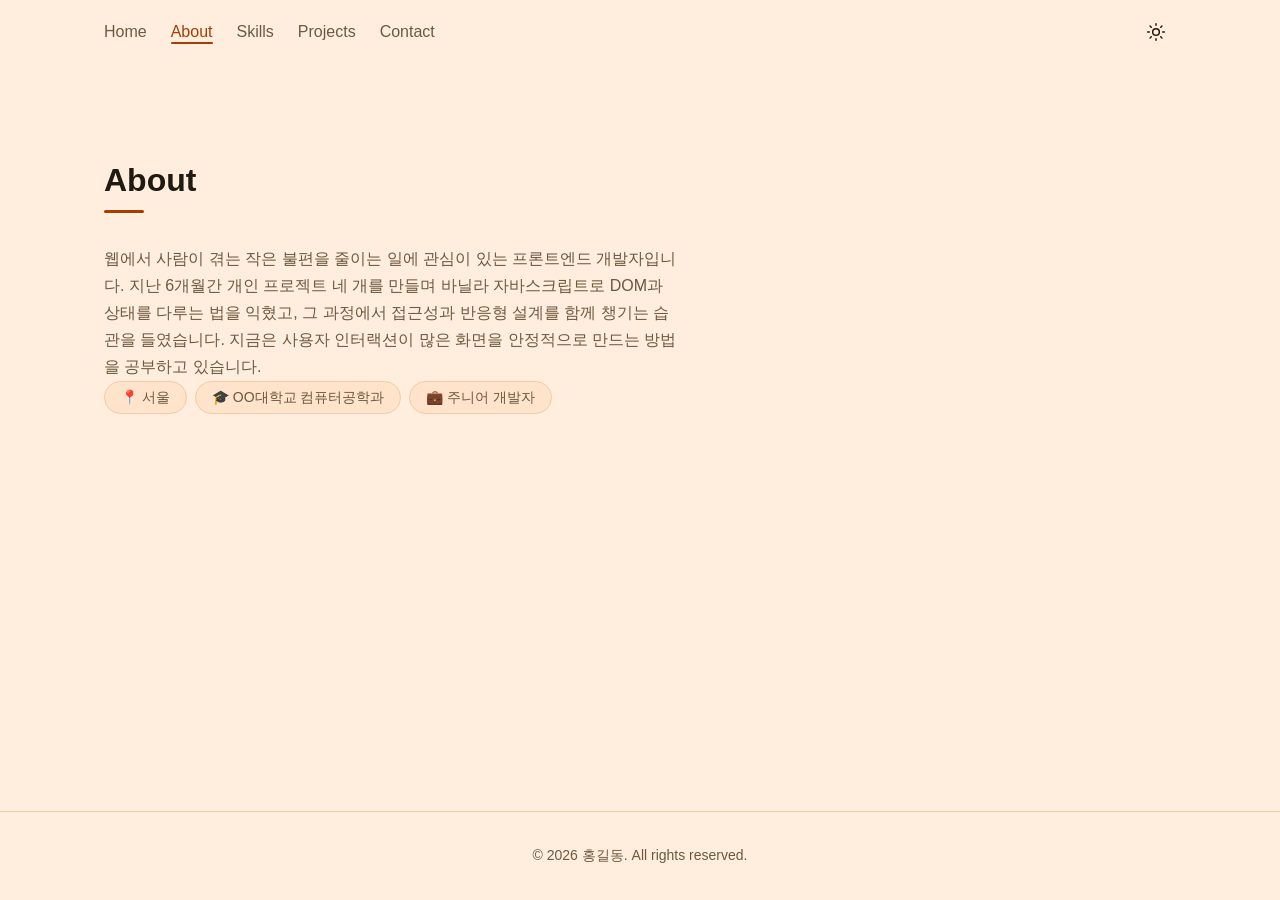
==== about.html @ 665d142a "Move site files from frontend/ to repository root GitHub Pages serves from the repository root, so t" ====
<!DOCTYPE html>
<html lang="ko" class="no-js" data-theme="light">
<head>
  <meta charset="UTF-8">
  <meta name="viewport" content="width=device-width, initial-scale=1.0">

  <title>About | 홍길동</title>
  <meta name="description" content="프론트엔드 개발자 홍길동의 소개입니다.">

  <meta property="og:title" content="About | 홍길동">
  <meta property="og:description" content="프론트엔드 개발자 홍길동의 소개입니다.">
  <meta property="og:image" content="assets/images/og-image.png">
  <meta property="og:type" content="website">

  <link rel="icon" href="assets/icons/favicon.svg">
  <link rel="stylesheet" href="css/reset.css">
  <link rel="stylesheet" href="css/variables.css">
  <link rel="stylesheet" href="css/style.css">

  <script>
    (function () {
      document.documentElement.classList.remove('no-js');
      try {
        var saved = localStorage.getItem('theme');
        document.documentElement.dataset.theme = saved === 'dark' ? 'dark' : 'light';
      } catch (e) { /* localStorage 차단 환경 무시 */ }
    })();
  </script>
</head>
<body>
  <a class="skip-link" href="#main">본문 바로가기</a>

  <!-- ========== Header (5개 페이지 공통 — 수정 시 모두 반영할 것) ========== -->
  <header class="header" id="header">
    <div class="container header__inner">
      <nav class="nav" id="nav" aria-label="주요 메뉴">
        <ul class="nav__list">
          <li><a class="nav__link" href="index.html">Home</a></li>
          <li><a class="nav__link" href="about.html">About</a></li>
          <li><a class="nav__link" href="skills.html">Skills</a></li>
          <li><a class="nav__link" href="projects.html">Projects</a></li>
          <li><a class="nav__link" href="contact.html">Contact</a></li>
        </ul>
      </nav>

      <div class="header__actions">
        <button class="icon-btn" id="theme-toggle" type="button"
                aria-label="다크 모드 전환" aria-pressed="false">
          <svg class="icon icon--sun" viewBox="0 0 24 24" aria-hidden="true">
            <circle cx="12" cy="12" r="4"></circle>
            <path d="M12 2v2M12 20v2M4.9 4.9l1.4 1.4M17.7 17.7l1.4 1.4M2 12h2M20 12h2M4.9 19.1l1.4-1.4M17.7 6.3l1.4-1.4"></path>
          </svg>
          <svg class="icon icon--moon" viewBox="0 0 24 24" aria-hidden="true">
            <path d="M21 12.8A9 9 0 1 1 11.2 3a7 7 0 0 0 9.8 9.8z"></path>
          </svg>
        </button>

        <button class="icon-btn nav-toggle" id="nav-toggle" type="button"
                aria-label="메뉴 열기" aria-expanded="false" aria-controls="nav">
          <span class="nav-toggle__bar"></span>
          <span class="nav-toggle__bar"></span>
          <span class="nav-toggle__bar"></span>
        </button>
      </div>
    </div>
  </header>

  <main id="main">
    <section class="section section--page reveal" id="about">
      <div class="container">
        <h1 class="section__title">About</h1>

        <div class="about">
          <!-- TODO(06-content.md): 자기소개 2~4문장 -->
          <p class="about__text">
            웹에서 사람이 겪는 작은 불편을 줄이는 일에 관심이 있는 프론트엔드 개발자입니다.
            지난 6개월간 개인 프로젝트 네 개를 만들며 바닐라 자바스크립트로 DOM과 상태를 다루는 법을 익혔고,
            그 과정에서 접근성과 반응형 설계를 함께 챙기는 습관을 들였습니다.
            지금은 사용자 인터랙션이 많은 화면을 안정적으로 만드는 방법을 공부하고 있습니다.
          </p>

          <ul class="about__badges">
            <li class="badge">📍 서울</li>
            <li class="badge">🎓 OO대학교 컴퓨터공학과</li>
            <li class="badge">💼 주니어 개발자</li>
          </ul>
        </div>
      </div>
    </section>
  </main>

  <footer class="footer">
    <div class="container">
      <p class="footer__text">© <span id="year">2026</span> 홍길동. All rights reserved.</p>
    </div>
  </footer>

  <script src="js/theme.js"></script>
  <script src="js/nav.js"></script>
  <script src="js/main.js"></script>
</body>
</html>
---- css/variables.css ----
/* ============================================
   variables.css — 디자인 토큰 (docs/03-style-guide.md)
   색상은 라이트 값을 :root에 전부 선언하고,
   다크에서는 재정의만 한다.
   ============================================ */

:root {
  /* --- 색상: 라이트 (옅은 오렌지 배경 / 블랙·오렌지 텍스트) ---
     괄호 안은 --color-bg(#ffeedd) 위에서의 대비비.
     본문 기준 4.5:1, 큰 글자 3:1을 넘도록 골랐다. */
  --color-bg: #ffeedd;          /* 옅은 오렌지 — 페이지 배경 */
  --color-surface: #ffe3ca;     /* 한 톤 진한 오렌지 — 카드·교차 섹션 */
  --color-border: #f0cba6;      /* 따뜻한 오렌지탄색 테두리 */
  --color-text: #201a12;        /* 웜 블랙 (15.2:1) */
  --color-text-muted: #6b5a3e;  /* 웜 브라운 — 보조 텍스트 (5.9:1) */
  --color-primary: #a63c06;     /* 딥 오렌지 — 강조·링크 (5.7:1) */
  --color-primary-hover: #7f2d04;
  --color-primary-soft: #ffd3ac;/* 진한 살구색 — 태그·배지 배경(배경과 구분되게) */
  --color-on-primary: #ffffff;  /* 오렌지 버튼 위 글자 (6.4:1) */

  /* --- 타이포 --- */
  --font-sans: "Pretendard", -apple-system, BlinkMacSystemFont, "Segoe UI",
    "Malgun Gothic", "Apple SD Gothic Neo", sans-serif;
  --font-mono: "JetBrains Mono", Consolas, "D2Coding", monospace;

  --fs-hero: clamp(2.125rem, 4.6vw, 3.75rem);
  --fs-h2: clamp(1.5rem, 3vw, 2rem);
  --fs-h3: 1.25rem;
  --fs-body: 1rem;
  --fs-sm: 0.875rem;

  /* --- 간격 (8px 배수) --- */
  --space-1: 4px;
  --space-2: 8px;
  --space-3: 16px;
  --space-4: 24px;
  --space-5: 32px;
  --space-6: 48px;
  --space-7: 64px;
  --space-8: 96px;

  /* --- 모양 --- */
  --radius-sm: 6px;
  --radius-md: 12px;
  --radius-full: 999px;

  /* 오렌지 배경에서 검정 그림자는 탁해 보이므로 갈색 계열로 쓴다 */
  --shadow-sm: 0 1px 3px rgba(94, 68, 20, 0.12);
  --shadow-md: 0 4px 16px rgba(94, 68, 20, 0.16);
  --shadow-lg: 0 12px 32px rgba(94, 68, 20, 0.22);

  --transition: 200ms ease;
  --container: 1120px;
  --header-h: 64px;
}

/* 다크 모드는 노랑 대신 웜 다크 배경 + 밝은 오렌지 강조로 맞춘다 */
[data-theme="dark"] {
  --color-bg: #1b1710;
  --color-surface: #241f16;
  --color-border: #3a3226;
  --color-text: #f7f1e3;
  --color-text-muted: #bdb097;
  --color-primary: #ff9147;     /* 어두운 배경 위 오렌지 (8.0:1) */
  --color-primary-hover: #ffab73;
  --color-primary-soft: #46301c;
  --color-on-primary: #1b1710;

  --shadow-sm: 0 1px 3px rgba(0, 0, 0, 0.4);
  --shadow-md: 0 4px 16px rgba(0, 0, 0, 0.45);
  --shadow-lg: 0 12px 32px rgba(0, 0, 0, 0.55);
}
---- css/style.css ----
/* ============================================
   style.css
   순서: 베이스 → 레이아웃 → 컴포넌트 → 섹션 → 유틸 → 미디어쿼리
   ============================================ */

/* ============ 1. 베이스 ============ */

html {
  scroll-behavior: smooth;
  scroll-padding-top: var(--header-h);
}

body {
  /* 내용이 짧은 하위 페이지에서도 푸터가 화면 아래에 붙도록 */
  display: flex;
  flex-direction: column;
  min-height: 100vh;
  background-color: var(--color-bg);
  color: var(--color-text);
  font-family: var(--font-sans);
  font-size: var(--fs-body);
  line-height: 1.7;
  transition: background-color var(--transition), color var(--transition);
}

main {
  flex: 1 0 auto;
}

:focus-visible {
  outline: 2px solid var(--color-primary);
  outline-offset: 2px;
  border-radius: var(--radius-sm);
}

.icon {
  width: 20px;
  height: 20px;
  fill: none;
  stroke: currentColor;
  stroke-width: 1.8;
  stroke-linecap: round;
  stroke-linejoin: round;
}

/* ============ 2. 레이아웃 ============ */

.container {
  width: 100%;
  max-width: var(--container);
  margin-inline: auto;
  padding-inline: var(--space-3);
}

.section {
  padding-block: var(--space-7);
}

.section--surface {
  background-color: var(--color-surface);
}

/* 하위 페이지: 섹션 하나뿐이라 위아래 여백을 넉넉히 준다 */
.section--page {
  padding-block: var(--space-8);
}

.section__title {
  font-size: var(--fs-h2);
  font-weight: 700;
  line-height: 1.3;
  margin-bottom: var(--space-5);
}

.section__title::after {
  content: "";
  display: block;
  width: 40px;
  height: 3px;
  margin-top: var(--space-2);
  background-color: var(--color-primary);
  border-radius: var(--radius-full);
}

/* ============ 3. 컴포넌트 ============ */

/* --- 건너뛰기 링크 --- */
.skip-link {
  position: absolute;
  left: var(--space-3);
  top: -60px;
  z-index: 200;
  padding: var(--space-2) var(--space-3);
  background-color: var(--color-primary);
  color: var(--color-on-primary);
  border-radius: var(--radius-sm);
  transition: top var(--transition);
}

.skip-link:focus {
  top: var(--space-3);
}

/* --- 버튼 --- */
.btn {
  display: inline-flex;
  align-items: center;
  justify-content: center;
  gap: var(--space-2);
  min-height: 44px;
  padding: 0 var(--space-4);
  border-radius: var(--radius-md);
  font-size: var(--fs-body);
  font-weight: 600;
  white-space: nowrap;
  transition: background-color var(--transition), border-color var(--transition),
    color var(--transition), transform var(--transition), box-shadow var(--transition);
}

.btn--primary {
  background-color: var(--color-primary);
  color: var(--color-on-primary);
  box-shadow: var(--shadow-sm);
}

.btn--primary:hover {
  background-color: var(--color-primary-hover);
  transform: translateY(-1px);
  box-shadow: var(--shadow-md);
}

.btn--outline {
  border: 1px solid var(--color-border);
  color: var(--color-text);
}

.btn--outline:hover {
  border-color: var(--color-primary);
  color: var(--color-primary);
  transform: translateY(-1px);
}

.btn--sm {
  min-height: 36px;
  padding: 0 var(--space-3);
  font-size: var(--fs-sm);
}

/* --- 아이콘 버튼 --- */
.icon-btn {
  display: inline-flex;
  align-items: center;
  justify-content: center;
  width: 40px;
  height: 40px;
  border-radius: var(--radius-md);
  color: var(--color-text);
  transition: background-color var(--transition), color var(--transition);
}

.icon-btn:hover {
  background-color: var(--color-primary-soft);
  color: var(--color-primary);
}

/* 테마에 따라 해/달 아이콘 하나만 보인다 */
.icon--moon { display: none; }
[data-theme="dark"] .icon--sun { display: none; }
[data-theme="dark"] .icon--moon { display: block; }

/* --- 태그 --- */
.tags {
  display: flex;
  flex-wrap: wrap;
  gap: var(--space-2);
}

.tag {
  padding: var(--space-1) var(--space-3);
  background-color: var(--color-primary-soft);
  color: var(--color-primary);
  border-radius: var(--radius-full);
  font-size: var(--fs-sm);
  font-weight: 500;
  line-height: 1.6;
}

/* --- 배지 --- */
.badge {
  padding: var(--space-1) var(--space-3);
  background-color: var(--color-surface);
  border: 1px solid var(--color-border);
  border-radius: var(--radius-full);
  font-size: var(--fs-sm);
  color: var(--color-text-muted);
}

/* --- 헤더 --- */
.header {
  position: sticky;
  top: 0;
  z-index: 100;
  background-color: var(--color-bg);
  transition: background-color var(--transition), box-shadow var(--transition);
}

.header.scrolled {
  background-color: color-mix(in srgb, var(--color-bg) 88%, transparent);
  backdrop-filter: blur(10px);
  box-shadow: var(--shadow-sm);
}

.header__inner {
  display: flex;
  align-items: center;
  gap: var(--space-3);
  height: var(--header-h);
}

/* 로고가 없으므로 메뉴는 왼쪽, 버튼은 오른쪽 끝에 고정한다.
   (모바일에서 .nav는 position:fixed라 흐름에서 빠지므로 margin-left로 밀어야 한다) */
.header__actions {
  display: flex;
  align-items: center;
  gap: var(--space-1);
  margin-left: auto;
}

/* --- 네비게이션 (모바일: 오버레이) --- */
.nav {
  position: fixed;
  inset: var(--header-h) 0 0;
  display: flex;
  align-items: center;
  justify-content: center;
  background-color: var(--color-bg);
  opacity: 0;
  visibility: hidden;
  transform: translateY(-8px);
  transition: opacity var(--transition), transform var(--transition),
    visibility var(--transition);
}

.nav.open {
  opacity: 1;
  visibility: visible;
  transform: translateY(0);
}

.nav__list {
  display: flex;
  flex-direction: column;
  align-items: center;
  gap: var(--space-4);
}

.nav__link {
  position: relative;
  font-size: 1.25rem;
  font-weight: 500;
  color: var(--color-text-muted);
  transition: color var(--transition);
}

.nav__link:hover,
.nav__link.active {
  color: var(--color-primary);
}

/* --- 햄버거 버튼 --- */
.nav-toggle__bar {
  display: block;
  width: 20px;
  height: 2px;
  background-color: currentColor;
  border-radius: var(--radius-full);
  transition: transform var(--transition), opacity var(--transition);
}

.nav-toggle__bar + .nav-toggle__bar {
  margin-top: 5px;
}

.nav-toggle[aria-expanded="true"] .nav-toggle__bar:nth-child(1) {
  transform: translateY(7px) rotate(45deg);
}

.nav-toggle[aria-expanded="true"] .nav-toggle__bar:nth-child(2) {
  opacity: 0;
}

.nav-toggle[aria-expanded="true"] .nav-toggle__bar:nth-child(3) {
  transform: translateY(-7px) rotate(-45deg);
}

/* ============ 4. 섹션 ============ */

/* --- Hero --- */
.hero {
  position: relative;
  display: flex;
  align-items: center;
  min-height: calc(100vh - var(--header-h));
  padding-block: var(--space-7) var(--space-8);
}

.hero__inner {
  display: flex;
  flex-direction: column;
  align-items: center;
  gap: var(--space-5);
  text-align: center;
}

.hero__photo {
  width: 200px;
  height: 200px;
  border-radius: var(--radius-full);
  object-fit: cover;
  /* 가로형 사진이라 가운데를 정사각형으로 잘라 쓴다.
     인물이 중앙에 없으면 object-position을 조정할 것 (예: center 35%) */
  object-position: center;
  /* 배경색 링 + 오렌지 테두리로 노랑 배경에서 사진이 또렷하게 분리되게 한다 */
  border: 5px solid var(--color-bg);
  box-shadow: 0 0 0 3px var(--color-primary), var(--shadow-lg);
}

.hero__body {
  max-width: 34rem;
}

/* 인사말: 작은 pill 배지로 눈에 띄게 */
.hero__greeting {
  display: inline-block;
  padding: var(--space-1) var(--space-3);
  margin-bottom: var(--space-3);
  background-color: var(--color-primary-soft);
  color: var(--color-primary);
  border-radius: var(--radius-full);
  font-size: var(--fs-sm);
  font-weight: 600;
  letter-spacing: 0.02em;
  line-height: 1.6;
}

.hero__title {
  font-size: var(--fs-hero);
  font-weight: 500;
  line-height: 1.25;
  letter-spacing: -0.02em;
  text-wrap: balance;
}

/* 이름은 가장 굵고 강조색으로 — 시선이 먼저 닿는 지점 */
.hero__title strong {
  font-weight: 800;
  color: var(--color-primary);
}

.hero__tagline {
  max-width: 42ch;
  margin: var(--space-4) auto 0;
  font-size: 1.0625rem;
  line-height: 1.75;
  color: var(--color-text);
}

.hero__actions {
  display: flex;
  flex-wrap: wrap;
  justify-content: center;
  gap: var(--space-3);
  margin-top: var(--space-5);
}

/* --- About --- */
.about__text {
  max-width: 65ch;
  color: var(--color-text-muted);
}

.about__badges {
  display: flex;
  flex-wrap: wrap;
  gap: var(--space-2);
  margin-top: var(--space-4);
}

/* --- Skills --- */
.skills {
  display: flex;
  flex-direction: column;
  gap: var(--space-4);
}

.skills__row {
  display: flex;
  flex-direction: column;
  gap: var(--space-2);
  padding-bottom: var(--space-4);
  border-bottom: 1px solid var(--color-border);
}

.skills__row:last-child {
  padding-bottom: 0;
  border-bottom: none;
}

.skills__category {
  font-weight: 600;
  color: var(--color-text);
}

.skills__items {
  margin: 0;
}

/* --- Projects --- */
.projects {
  display: grid;
  grid-template-columns: 1fr;
  gap: var(--space-4);
}

.project-card {
  display: flex;
  flex-direction: column;
  overflow: hidden;
  background-color: var(--color-surface);
  border: 1px solid var(--color-border);
  border-radius: var(--radius-md);
  transition: transform var(--transition), box-shadow var(--transition);
}

.project-card:hover {
  transform: translateY(-4px);
  box-shadow: var(--shadow-md);
}

.project-card__thumb {
  width: 100%;
  aspect-ratio: 16 / 9;
  object-fit: cover;
  background-color: var(--color-border);
}

.project-card__body {
  display: flex;
  flex-direction: column;
  flex: 1;
  gap: var(--space-2);
  padding: var(--space-4);
}

.project-card__period {
  font-size: var(--fs-sm);
  color: var(--color-text-muted);
}

.project-card__title {
  font-size: var(--fs-h3);
  font-weight: 600;
  line-height: 1.4;
}

.project-card__desc {
  flex: 1;
  font-size: var(--fs-sm);
  color: var(--color-text-muted);
}

.project-card__links {
  display: flex;
  gap: var(--space-2);
  margin-top: var(--space-2);
}

/* --- Contact --- */
.contact {
  text-align: center;
}

.contact .section__title::after {
  margin-inline: auto;
}

.contact__text {
  margin-bottom: var(--space-4);
  color: var(--color-text-muted);
}

.socials {
  display: flex;
  flex-wrap: wrap;
  justify-content: center;
  gap: var(--space-4);
  margin-top: var(--space-6);
}

.socials__link {
  display: inline-flex;
  align-items: center;
  gap: var(--space-2);
  font-size: var(--fs-sm);
  color: var(--color-text-muted);
  transition: color var(--transition);
}

.socials__link:hover {
  color: var(--color-primary);
}

/* --- Footer --- */
.footer {
  padding-block: var(--space-5);
  border-top: 1px solid var(--color-border);
}

.footer__text {
  text-align: center;
  font-size: var(--fs-sm);
  color: var(--color-text-muted);
}

/* ============ 5. 유틸 ============ */

/* 스크롤 등장 애니메이션 (JS가 .visible 부여) */
.reveal {
  opacity: 0;
  transform: translateY(20px);
  transition: opacity 500ms ease, transform 500ms ease;
}

.reveal.visible {
  opacity: 1;
  transform: none;
}

/* JS가 없으면 계속 숨어 있으므로 대비 */
.no-js .reveal {
  opacity: 1;
  transform: none;
}

.sr-only {
  position: absolute;
  width: 1px;
  height: 1px;
  padding: 0;
  margin: -1px;
  overflow: hidden;
  clip: rect(0, 0, 0, 0);
  white-space: nowrap;
  border: 0;
}

body.menu-open {
  overflow: hidden;
}

/* ============ 6. 미디어 쿼리 ============ */

/* --- 600px 이상: Hero 가로 배치 (사진 왼쪽 / 텍스트 오른쪽) ---
   메뉴 분기점(768px)보다 먼저 적용해 좁은 창에서도 옆으로 붙게 한다 */
@media (min-width: 600px) {
  .hero__inner {
    flex-direction: row;
    align-items: center;
    gap: var(--space-6);
    text-align: left;
  }

  .hero__photo {
    flex-shrink: 0;
    width: 240px;
    height: 240px;
  }

  .hero__tagline {
    margin-inline: 0;
  }

  .hero__actions {
    justify-content: flex-start;
  }
}

/* --- 태블릿 이상: 메뉴 노출, 프로젝트 2열 --- */
@media (min-width: 768px) {
  .container {
    padding-inline: var(--space-4);
  }

  .section {
    padding-block: var(--space-8);
  }

  .nav {
    position: static;
    display: block;
    opacity: 1;
    visibility: visible;
    transform: none;
    background: none;
  }

  .nav__list {
    flex-direction: row;
    gap: var(--space-4);
  }

  .nav__link {
    font-size: var(--fs-body);
  }

  .nav__link::after {
    content: "";
    position: absolute;
    left: 0;
    bottom: -4px;
    width: 100%;
    height: 2px;
    background-color: var(--color-primary);
    border-radius: var(--radius-full);
    transform: scaleX(0);
    transition: transform var(--transition);
  }

  .nav__link:hover::after,
  .nav__link.active::after {
    transform: scaleX(1);
  }

  .nav-toggle {
    display: none;
  }

  .skills__row {
    flex-direction: row;
    align-items: baseline;
    gap: var(--space-5);
  }

  .skills__category {
    flex: 0 0 120px;
  }

  .projects {
    grid-template-columns: repeat(2, 1fr);
  }
}

/* --- 데스크톱: Hero 사진 확대, 프로젝트 3열 --- */
@media (min-width: 1024px) {
  .hero__inner {
    gap: var(--space-7);
  }

  .hero__photo {
    width: 300px;
    height: 300px;
  }

  .projects {
    grid-template-columns: repeat(auto-fill, minmax(300px, 1fr));
  }
}
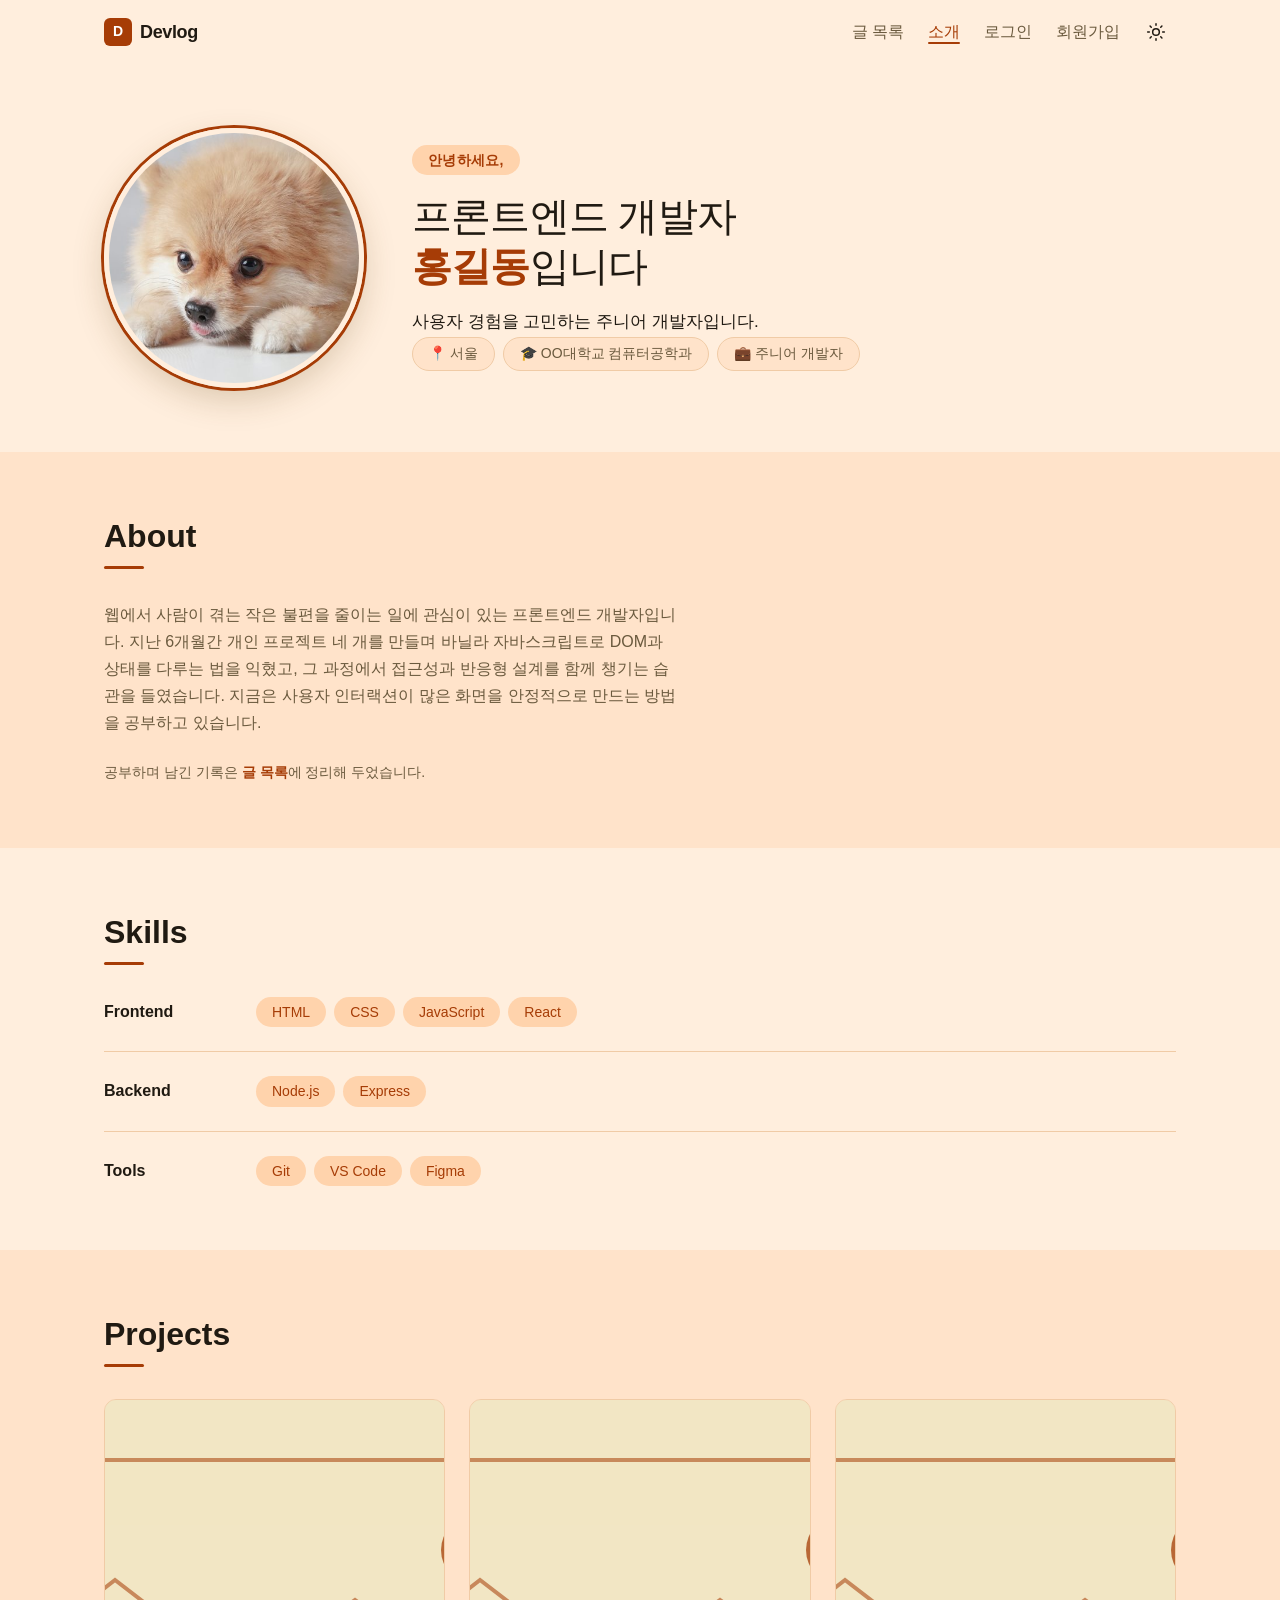
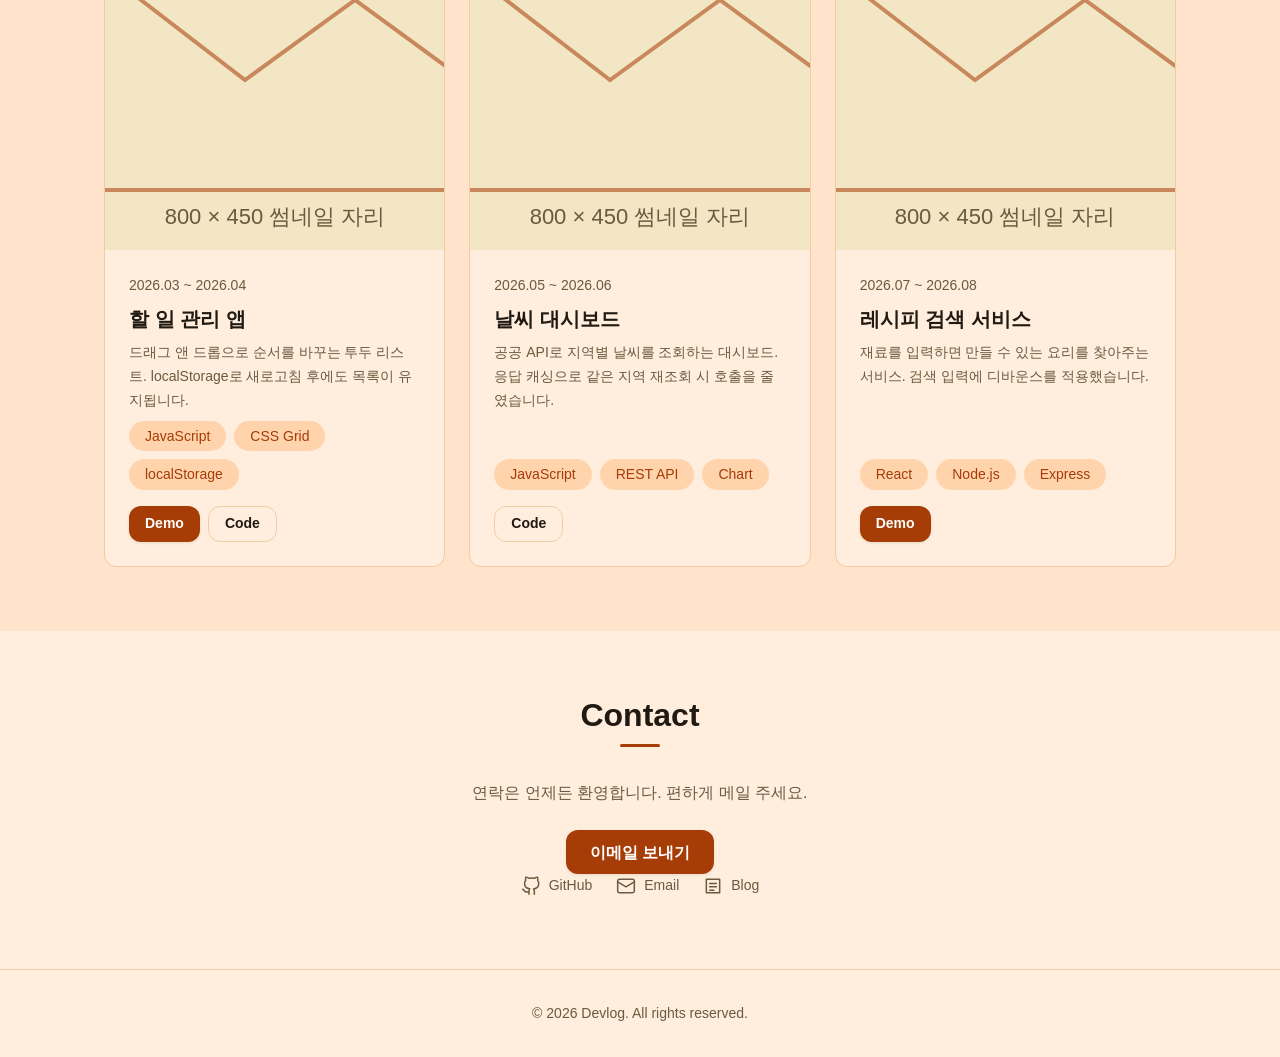
==== commit 23232e4e: "Restructure profile site into a personal blog Replace the single-purpose profile site with a blog th" ====
--- a/about.html
+++ b/about.html
@@ -4,42 +4,67 @@
   <meta charset="UTF-8">
   <meta name="viewport" content="width=device-width, initial-scale=1.0">
 
-  <title>About | 홍길동</title>
-  <meta name="description" content="프론트엔드 개발자 홍길동의 소개입니다.">
-
-  <meta property="og:title" content="About | 홍길동">
-  <meta property="og:description" content="프론트엔드 개발자 홍길동의 소개입니다.">
+  <title>소개 | Devlog</title>
+  <meta name="description" content="블로그를 쓰는 사람 소개입니다. 기술 스택과 만든 프로젝트를 함께 정리했습니다.">
+
+  <!-- Open Graph -->
+  <meta property="og:title" content="소개 | Devlog">
+  <meta property="og:description" content="블로그를 쓰는 사람 소개입니다. 기술 스택과 만든 프로젝트를 함께 정리했습니다.">
+  <!-- TODO: assets/images/og-image.png (1200x630) 추가 필요 -->
   <meta property="og:image" content="assets/images/og-image.png">
-  <meta property="og:type" content="website">
+  <meta property="og:type" content="profile">
 
   <link rel="icon" href="assets/icons/favicon.svg">
   <link rel="stylesheet" href="css/reset.css">
   <link rel="stylesheet" href="css/variables.css">
   <link rel="stylesheet" href="css/style.css">
 
+  <!-- 렌더 전에 테마와 로그인 상태를 확정한다 (화면 깜빡임 방지) -->
   <script>
     (function () {
+      // JS가 동작하면 no-js를 뗀다 (JS 없이 열면 .reveal이 계속 숨는 것을 방지)
       document.documentElement.classList.remove('no-js');
       try {
+        // 이 사이트의 기본 모습은 라이트다.
+        // OS가 다크로 설정돼 있어도 따라가지 않고, 사용자가 토글로 고른 값만 존중한다.
         var saved = localStorage.getItem('theme');
         document.documentElement.dataset.theme = saved === 'dark' ? 'dark' : 'light';
       } catch (e) { /* localStorage 차단 환경 무시 */ }
+
+      // 로그인 여부에 따라 헤더 메뉴가 한 번 잘못 그려지는 것을 막는다
+      var authed = false;
+      try {
+        var session = JSON.parse(localStorage.getItem('blog:session') || 'null');
+        authed = !!(session && session.userId);
+      } catch (e) { /* 무시 */ }
+      document.documentElement.classList.add(authed ? 'is-auth' : 'is-guest');
     })();
   </script>
 </head>
 <body>
   <a class="skip-link" href="#main">본문 바로가기</a>
 
-  <!-- ========== Header (5개 페이지 공통 — 수정 시 모두 반영할 것) ========== -->
+  <!-- ========== Header (7개 페이지 공통 — 수정 시 모두 반영할 것) ========== -->
   <header class="header" id="header">
     <div class="container header__inner">
+      <a class="brand" href="index.html">
+        <span class="brand__mark" aria-hidden="true">D</span>
+        <span>Devlog</span>
+      </a>
+
       <nav class="nav" id="nav" aria-label="주요 메뉴">
         <ul class="nav__list">
-          <li><a class="nav__link" href="index.html">Home</a></li>
-          <li><a class="nav__link" href="about.html">About</a></li>
-          <li><a class="nav__link" href="skills.html">Skills</a></li>
-          <li><a class="nav__link" href="projects.html">Projects</a></li>
-          <li><a class="nav__link" href="contact.html">Contact</a></li>
+          <li>
+            <a class="nav__link" href="index.html" data-match="index.html post.html">글 목록</a>
+          </li>
+          <li><a class="nav__link" href="about.html">소개</a></li>
+          <li data-auth="in"><a class="nav__link" href="write.html">글쓰기</a></li>
+          <li data-auth="in"><a class="nav__link" href="profile.html">프로필</a></li>
+          <li data-auth="out"><a class="nav__link" href="login.html">로그인</a></li>
+          <li data-auth="out"><a class="nav__link" href="signup.html">회원가입</a></li>
+          <li data-auth="in">
+            <button class="nav__button" type="button" id="logout-btn">로그아웃</button>
+          </li>
         </ul>
       </nav>
 
@@ -66,20 +91,21 @@
   </header>
 
   <main id="main">
-    <section class="section section--page reveal" id="about">
-      <div class="container">
-        <h1 class="section__title">About</h1>
-
-        <div class="about">
-          <!-- TODO(06-content.md): 자기소개 2~4문장 -->
-          <p class="about__text">
-            웹에서 사람이 겪는 작은 불편을 줄이는 일에 관심이 있는 프론트엔드 개발자입니다.
-            지난 6개월간 개인 프로젝트 네 개를 만들며 바닐라 자바스크립트로 DOM과 상태를 다루는 법을 익혔고,
-            그 과정에서 접근성과 반응형 설계를 함께 챙기는 습관을 들였습니다.
-            지금은 사용자 인터랙션이 많은 화면을 안정적으로 만드는 방법을 공부하고 있습니다.
-          </p>
-
-          <ul class="about__badges">
+
+    <!-- ========== 소개 헤더 ========== -->
+    <section class="section intro-section">
+      <div class="container intro">
+        <!-- TODO(06-content.md): 본인 사진으로 교체 -->
+        <img class="intro__photo" src="assets/images/profile.jpg"
+             alt="홍길동 프로필 사진" width="640" height="426">
+
+        <div class="intro__body">
+          <p class="intro__greeting">안녕하세요,</p>
+          <!-- TODO(06-content.md): 이름 + 직군 -->
+          <h1 class="intro__title">프론트엔드 개발자<br><strong>홍길동</strong>입니다</h1>
+          <p class="intro__tagline">사용자 경험을 고민하는 주니어 개발자입니다.</p>
+
+          <ul class="intro__badges">
             <li class="badge">📍 서울</li>
             <li class="badge">🎓 OO대학교 컴퓨터공학과</li>
             <li class="badge">💼 주니어 개발자</li>
@@ -87,16 +113,131 @@
         </div>
       </div>
     </section>
+
+    <!-- ========== About ========== -->
+    <section class="section section--surface reveal" id="about">
+      <div class="container">
+        <h2 class="section__title">About</h2>
+
+        <!-- TODO(06-content.md): 자기소개 2~4문장 -->
+        <p class="about__text">
+          웹에서 사람이 겪는 작은 불편을 줄이는 일에 관심이 있는 프론트엔드 개발자입니다.
+          지난 6개월간 개인 프로젝트 네 개를 만들며 바닐라 자바스크립트로 DOM과 상태를 다루는 법을 익혔고,
+          그 과정에서 접근성과 반응형 설계를 함께 챙기는 습관을 들였습니다.
+          지금은 사용자 인터랙션이 많은 화면을 안정적으로 만드는 방법을 공부하고 있습니다.
+        </p>
+
+        <p class="about__more">
+          공부하며 남긴 기록은 <a href="index.html">글 목록</a>에 정리해 두었습니다.
+        </p>
+      </div>
+    </section>
+
+    <!-- ========== Skills ========== -->
+    <section class="section reveal" id="skills">
+      <div class="container">
+        <h2 class="section__title">Skills</h2>
+
+        <!-- TODO(06-content.md): 실제로 설명할 수 있는 기술만 남길 것 -->
+        <dl class="skills">
+          <div class="skills__row">
+            <dt class="skills__category">Frontend</dt>
+            <dd class="skills__items">
+              <ul class="tags">
+                <li class="tag">HTML</li>
+                <li class="tag">CSS</li>
+                <li class="tag">JavaScript</li>
+                <li class="tag">React</li>
+              </ul>
+            </dd>
+          </div>
+          <div class="skills__row">
+            <dt class="skills__category">Backend</dt>
+            <dd class="skills__items">
+              <ul class="tags">
+                <li class="tag">Node.js</li>
+                <li class="tag">Express</li>
+              </ul>
+            </dd>
+          </div>
+          <div class="skills__row">
+            <dt class="skills__category">Tools</dt>
+            <dd class="skills__items">
+              <ul class="tags">
+                <li class="tag">Git</li>
+                <li class="tag">VS Code</li>
+                <li class="tag">Figma</li>
+              </ul>
+            </dd>
+          </div>
+        </dl>
+      </div>
+    </section>
+
+    <!-- ========== Projects ========== -->
+    <section class="section section--surface reveal" id="projects">
+      <div class="container">
+        <h2 class="section__title">Projects</h2>
+        <!-- 카드는 js/projects.js가 PROJECTS 배열을 읽어 생성한다 -->
+        <ul class="projects" id="project-list"></ul>
+      </div>
+    </section>
+
+    <!-- ========== Contact ========== -->
+    <section class="section section--page reveal" id="contact">
+      <div class="container contact">
+        <h2 class="section__title">Contact</h2>
+
+        <p class="contact__text">연락은 언제든 환영합니다. 편하게 메일 주세요.</p>
+
+        <!-- TODO(06-content.md): 이메일 주소 확인 -->
+        <a class="btn btn--primary" href="mailto:chosimero@gmail.com">이메일 보내기</a>
+
+        <ul class="socials">
+          <li>
+            <!-- TODO(06-content.md): GitHub 주소 -->
+            <a class="socials__link" href="https://github.com/username"
+               target="_blank" rel="noopener noreferrer" aria-label="GitHub">
+              <svg class="icon" viewBox="0 0 24 24" aria-hidden="true">
+                <path d="M9 19c-5 1.5-5-2.5-7-3m14 6v-3.9a3.4 3.4 0 0 0-.9-2.6c3-.3 6.2-1.5 6.2-6.7A5.2 5.2 0 0 0 19.9 5a4.9 4.9 0 0 0-.1-3.6s-1.1-.3-3.7 1.4a12.6 12.6 0 0 0-6.6 0C6.9 1.1 5.8 1.4 5.8 1.4A4.9 4.9 0 0 0 5.7 5a5.2 5.2 0 0 0-1.4 3.6c0 5.2 3.2 6.4 6.2 6.7a3.4 3.4 0 0 0-.9 2.6V22"></path>
+              </svg>
+              <span>GitHub</span>
+            </a>
+          </li>
+          <li>
+            <a class="socials__link" href="mailto:chosimero@gmail.com" aria-label="이메일">
+              <svg class="icon" viewBox="0 0 24 24" aria-hidden="true">
+                <rect x="2" y="4" width="20" height="16" rx="2"></rect>
+                <path d="m2 7 10 6 10-6"></path>
+              </svg>
+              <span>Email</span>
+            </a>
+          </li>
+          <li>
+            <a class="socials__link" href="index.html" aria-label="블로그 글 목록">
+              <svg class="icon" viewBox="0 0 24 24" aria-hidden="true">
+                <path d="M4 4h16v16H4z"></path>
+                <path d="M8 9h8M8 13h8M8 17h5"></path>
+              </svg>
+              <span>Blog</span>
+            </a>
+          </li>
+        </ul>
+      </div>
+    </section>
   </main>
 
   <footer class="footer">
     <div class="container">
-      <p class="footer__text">© <span id="year">2026</span> 홍길동. All rights reserved.</p>
+      <p class="footer__text">&copy; <span id="year">2026</span> Devlog. All rights reserved.</p>
     </div>
   </footer>
 
+  <script src="js/store.js"></script>
   <script src="js/theme.js"></script>
   <script src="js/nav.js"></script>
+  <script src="js/auth.js"></script>
+  <script src="js/projects.js"></script>
   <script src="js/main.js"></script>
 </body>
 </html>
--- a/css/variables.css
+++ b/css/variables.css
@@ -17,13 +17,15 @@
   --color-primary-hover: #7f2d04;
   --color-primary-soft: #ffd3ac;/* 진한 살구색 — 태그·배지 배경(배경과 구분되게) */
   --color-on-primary: #ffffff;  /* 오렌지 버튼 위 글자 (6.4:1) */
+  --color-danger: #b3261e;      /* 삭제·오류 (5.9:1) */
+  --color-danger-soft: #ffdad6; /* 오류 안내 배경 */
 
   /* --- 타이포 --- */
   --font-sans: "Pretendard", -apple-system, BlinkMacSystemFont, "Segoe UI",
     "Malgun Gothic", "Apple SD Gothic Neo", sans-serif;
   --font-mono: "JetBrains Mono", Consolas, "D2Coding", monospace;
 
-  --fs-hero: clamp(2.125rem, 4.6vw, 3.75rem);
+  --fs-title: clamp(1.75rem, 4vw, 2.5rem); /* 게시글 상세 제목 */
   --fs-h2: clamp(1.5rem, 3vw, 2rem);
   --fs-h3: 1.25rem;
   --fs-body: 1rem;
@@ -65,6 +67,8 @@
   --color-primary-hover: #ffab73;
   --color-primary-soft: #46301c;
   --color-on-primary: #1b1710;
+  --color-danger: #ff8a80;      /* 어두운 배경 위 경고색 (8.3:1) */
+  --color-danger-soft: #3d1f1c;
 
   --shadow-sm: 0 1px 3px rgba(0, 0, 0, 0.4);
   --shadow-md: 0 4px 16px rgba(0, 0, 0, 0.45);
--- a/css/style.css
+++ b/css/style.css
@@ -1,6 +1,6 @@
 /* ============================================
    style.css
-   순서: 베이스 → 레이아웃 → 컴포넌트 → 섹션 → 유틸 → 미디어쿼리
+   순서: 베이스 → 레이아웃 → 컴포넌트 → 폼 → 페이지 → 유틸 → 미디어쿼리
    ============================================ */
 
 /* ============ 1. 베이스 ============ */
@@ -11,7 +11,7 @@
 }
 
 body {
-  /* 내용이 짧은 하위 페이지에서도 푸터가 화면 아래에 붙도록 */
+  /* 내용이 짧은 페이지에서도 푸터가 화면 아래에 붙도록 */
   display: flex;
   flex-direction: column;
   min-height: 100vh;
@@ -52,17 +52,22 @@
   padding-inline: var(--space-3);
 }
 
+/* 글 상세·폼처럼 한 줄 길이가 중요한 화면은 더 좁게 */
+.container--narrow {
+  max-width: 760px;
+}
+
 .section {
-  padding-block: var(--space-7);
-}
-
+  padding-block: var(--space-6);
+}
+
+.section--page {
+  padding-block: var(--space-6) var(--space-8);
+}
+
+/* 섹션이 이어질 때 한 톤 진한 배경으로 번갈아 구분한다 */
 .section--surface {
   background-color: var(--color-surface);
-}
-
-/* 하위 페이지: 섹션 하나뿐이라 위아래 여백을 넉넉히 준다 */
-.section--page {
-  padding-block: var(--space-8);
 }
 
 .section__title {
@@ -80,6 +85,28 @@
   margin-top: var(--space-2);
   background-color: var(--color-primary);
   border-radius: var(--radius-full);
+}
+
+/* 페이지 머리말: 제목 + 설명 + (오른쪽) 버튼 */
+.page-head {
+  display: flex;
+  flex-wrap: wrap;
+  align-items: flex-end;
+  justify-content: space-between;
+  gap: var(--space-3);
+  margin-bottom: var(--space-5);
+}
+
+.page-head__title {
+  font-size: var(--fs-h2);
+  font-weight: 700;
+  line-height: 1.3;
+}
+
+.page-head__desc {
+  margin-top: var(--space-1);
+  font-size: var(--fs-sm);
+  color: var(--color-text-muted);
 }
 
 /* ============ 3. 컴포넌트 ============ */
@@ -140,10 +167,34 @@
   transform: translateY(-1px);
 }
 
+.btn--ghost {
+  color: var(--color-text-muted);
+}
+
+.btn--ghost:hover {
+  background-color: var(--color-primary-soft);
+  color: var(--color-primary);
+}
+
+/* 삭제처럼 되돌릴 수 없는 동작 */
+.btn--danger {
+  border: 1px solid var(--color-danger);
+  color: var(--color-danger);
+}
+
+.btn--danger:hover {
+  background-color: var(--color-danger);
+  color: var(--color-on-primary);
+}
+
 .btn--sm {
   min-height: 36px;
   padding: 0 var(--space-3);
   font-size: var(--fs-sm);
+}
+
+.btn--block {
+  width: 100%;
 }
 
 /* --- 아이콘 버튼 --- */
@@ -176,6 +227,7 @@
 }
 
 .tag {
+  display: inline-block;
   padding: var(--space-1) var(--space-3);
   background-color: var(--color-primary-soft);
   color: var(--color-primary);
@@ -183,6 +235,47 @@
   font-size: var(--fs-sm);
   font-weight: 500;
   line-height: 1.6;
+}
+
+a.tag:hover,
+.tag--btn:hover {
+  background-color: var(--color-primary);
+  color: var(--color-on-primary);
+}
+
+.tag--btn {
+  cursor: pointer;
+  transition: background-color var(--transition), color var(--transition);
+}
+
+/* --- 필터 칩 --- */
+.chips {
+  display: flex;
+  flex-wrap: wrap;
+  gap: var(--space-2);
+}
+
+.chip {
+  padding: var(--space-1) var(--space-3);
+  background-color: transparent;
+  border: 1px solid var(--color-border);
+  border-radius: var(--radius-full);
+  font-size: var(--fs-sm);
+  color: var(--color-text-muted);
+  line-height: 1.6;
+  transition: background-color var(--transition), border-color var(--transition),
+    color var(--transition);
+}
+
+.chip:hover {
+  border-color: var(--color-primary);
+  color: var(--color-primary);
+}
+
+.chip--active {
+  background-color: var(--color-primary);
+  border-color: var(--color-primary);
+  color: var(--color-on-primary);
 }
 
 /* --- 배지 --- */
@@ -217,13 +310,33 @@
   height: var(--header-h);
 }
 
-/* 로고가 없으므로 메뉴는 왼쪽, 버튼은 오른쪽 끝에 고정한다.
-   (모바일에서 .nav는 position:fixed라 흐름에서 빠지므로 margin-left로 밀어야 한다) */
 .header__actions {
   display: flex;
   align-items: center;
   gap: var(--space-1);
   margin-left: auto;
+}
+
+/* --- 로고 --- */
+.brand {
+  display: inline-flex;
+  align-items: center;
+  gap: var(--space-2);
+  font-size: 1.125rem;
+  font-weight: 800;
+  letter-spacing: -0.02em;
+}
+
+.brand__mark {
+  display: inline-flex;
+  align-items: center;
+  justify-content: center;
+  width: 28px;
+  height: 28px;
+  background-color: var(--color-primary);
+  color: var(--color-on-primary);
+  border-radius: var(--radius-sm);
+  font-size: var(--fs-sm);
 }
 
 /* --- 네비게이션 (모바일: 오버레이) --- */
@@ -264,6 +377,18 @@
 
 .nav__link:hover,
 .nav__link.active {
+  color: var(--color-primary);
+}
+
+/* 로그아웃처럼 링크가 아닌 항목 */
+.nav__button {
+  font-size: 1.25rem;
+  font-weight: 500;
+  color: var(--color-text-muted);
+  transition: color var(--transition);
+}
+
+.nav__button:hover {
   color: var(--color-primary);
 }
 
@@ -293,18 +418,602 @@
   transform: translateY(-7px) rotate(-45deg);
 }
 
-/* ============ 4. 섹션 ============ */
-
-/* --- Hero --- */
-.hero {
+/* --- 카드 --- */
+.card {
+  padding: var(--space-5);
+  background-color: var(--color-surface);
+  border: 1px solid var(--color-border);
+  border-radius: var(--radius-md);
+}
+
+.card + .card {
+  margin-top: var(--space-4);
+}
+
+.card__title {
+  font-size: var(--fs-h3);
+  font-weight: 700;
+  margin-bottom: var(--space-2);
+}
+
+.card__desc {
+  margin-bottom: var(--space-4);
+  font-size: var(--fs-sm);
+  color: var(--color-text-muted);
+}
+
+/* --- 비어 있음 / 없음 안내 --- */
+.empty {
+  padding: var(--space-7) var(--space-4);
+  text-align: center;
+  color: var(--color-text-muted);
+  border: 1px dashed var(--color-border);
+  border-radius: var(--radius-md);
+}
+
+/* ============ 4. 폼 ============ */
+
+.form {
+  display: flex;
+  flex-direction: column;
+  gap: var(--space-4);
+}
+
+.field {
+  display: flex;
+  flex-direction: column;
+  gap: var(--space-2);
+}
+
+.field__label {
+  font-size: var(--fs-sm);
+  font-weight: 600;
+}
+
+.field__label .required {
+  color: var(--color-danger);
+}
+
+.field__input,
+.field__textarea {
+  width: 100%;
+  min-height: 44px;
+  padding: var(--space-2) var(--space-3);
+  background-color: var(--color-bg);
+  border: 1px solid var(--color-border);
+  border-radius: var(--radius-md);
+  font-size: var(--fs-body);
+  line-height: 1.6;
+  transition: border-color var(--transition), box-shadow var(--transition);
+}
+
+.field__textarea {
+  min-height: 200px;
+  resize: vertical;
+}
+
+.field__textarea--sm {
+  min-height: 120px;
+}
+
+.field__input::placeholder,
+.field__textarea::placeholder {
+  color: var(--color-text-muted);
+  opacity: 0.75;
+}
+
+.field__input:focus,
+.field__textarea:focus {
+  outline: none;
+  border-color: var(--color-primary);
+  box-shadow: 0 0 0 3px var(--color-primary-soft);
+}
+
+.field__input[aria-invalid="true"],
+.field__textarea[aria-invalid="true"] {
+  border-color: var(--color-danger);
+}
+
+.field__hint {
+  font-size: var(--fs-sm);
+  color: var(--color-text-muted);
+}
+
+/* 라벨 줄 오른쪽의 글자 수 표시 */
+.field__head {
+  display: flex;
+  align-items: baseline;
+  justify-content: space-between;
+  gap: var(--space-2);
+}
+
+.field__count {
+  font-size: var(--fs-sm);
+  color: var(--color-text-muted);
+  font-variant-numeric: tabular-nums;
+}
+
+.field__error {
+  min-height: 1.2em;
+  font-size: var(--fs-sm);
+  color: var(--color-danger);
+}
+
+/* 체크박스 한 줄 */
+.field--check {
+  flex-direction: row;
+  align-items: center;
+  gap: var(--space-2);
+}
+
+.field--check input {
+  width: 18px;
+  height: 18px;
+  accent-color: var(--color-primary);
+}
+
+.field--check label {
+  font-size: var(--fs-sm);
+  color: var(--color-text-muted);
+}
+
+.form__actions {
+  display: flex;
+  flex-wrap: wrap;
+  gap: var(--space-2);
+  margin-top: var(--space-1);
+}
+
+.form__footer {
+  margin-top: var(--space-4);
+  padding-top: var(--space-4);
+  border-top: 1px solid var(--color-border);
+  text-align: center;
+  font-size: var(--fs-sm);
+  color: var(--color-text-muted);
+}
+
+.form__footer a {
+  color: var(--color-primary);
+  font-weight: 600;
+}
+
+.form__footer a:hover {
+  text-decoration: underline;
+}
+
+/* 폼 전체 오류 / 성공 안내 */
+.alert {
+  padding: var(--space-2) var(--space-3);
+  background-color: var(--color-danger-soft);
+  border: 1px solid var(--color-danger);
+  border-radius: var(--radius-md);
+  font-size: var(--fs-sm);
+  color: var(--color-danger);
+}
+
+.notice {
+  padding: var(--space-2) var(--space-3);
+  background-color: var(--color-primary-soft);
+  border-radius: var(--radius-md);
+  font-size: var(--fs-sm);
+  color: var(--color-primary);
+  font-weight: 600;
+}
+
+/* ============ 5. 페이지 ============ */
+
+/* --- 인증 (로그인 / 회원가입) --- */
+.auth {
+  display: flex;
+  justify-content: center;
+  padding-block: var(--space-7) var(--space-8);
+}
+
+.auth__card {
+  width: 100%;
+  max-width: 420px;
+  padding: var(--space-5);
+  background-color: var(--color-surface);
+  border: 1px solid var(--color-border);
+  border-radius: var(--radius-md);
+  box-shadow: var(--shadow-sm);
+}
+
+.auth__title {
+  font-size: var(--fs-h2);
+  font-weight: 700;
+  line-height: 1.3;
+}
+
+.auth__desc {
+  margin: var(--space-2) 0 var(--space-5);
+  font-size: var(--fs-sm);
+  color: var(--color-text-muted);
+}
+
+.auth__demo {
+  margin-top: var(--space-3);
+  padding: var(--space-3);
+  background-color: var(--color-bg);
+  border: 1px dashed var(--color-border);
+  border-radius: var(--radius-md);
+  font-size: var(--fs-sm);
+  color: var(--color-text-muted);
+}
+
+.auth__demo code {
+  font-family: var(--font-mono);
+  color: var(--color-text);
+}
+
+/* --- 목록 도구 줄 --- */
+.toolbar {
+  display: flex;
+  flex-direction: column;
+  gap: var(--space-3);
+  margin-bottom: var(--space-5);
+}
+
+.search {
   position: relative;
   display: flex;
   align-items: center;
-  min-height: calc(100vh - var(--header-h));
-  padding-block: var(--space-7) var(--space-8);
-}
-
-.hero__inner {
+}
+
+.search .icon {
+  position: absolute;
+  left: var(--space-3);
+  color: var(--color-text-muted);
+  pointer-events: none;
+}
+
+.search__input {
+  width: 100%;
+  min-height: 44px;
+  padding: var(--space-2) var(--space-3) var(--space-2) 44px;
+  background-color: var(--color-surface);
+  border: 1px solid var(--color-border);
+  border-radius: var(--radius-full);
+  font-size: var(--fs-body);
+  transition: border-color var(--transition), box-shadow var(--transition);
+}
+
+.search__input:focus {
+  outline: none;
+  border-color: var(--color-primary);
+  box-shadow: 0 0 0 3px var(--color-primary-soft);
+}
+
+.toolbar__count {
+  font-size: var(--fs-sm);
+  color: var(--color-text-muted);
+  font-variant-numeric: tabular-nums;
+}
+
+/* --- 게시글 목록 --- */
+.post-list {
+  display: grid;
+  grid-template-columns: 1fr;
+  gap: var(--space-4);
+}
+
+.post-card {
+  display: flex;
+  flex-direction: column;
+  gap: var(--space-3);
+  padding: var(--space-5);
+  background-color: var(--color-surface);
+  border: 1px solid var(--color-border);
+  border-radius: var(--radius-md);
+  transition: transform var(--transition), box-shadow var(--transition),
+    border-color var(--transition);
+}
+
+.post-card:hover {
+  transform: translateY(-3px);
+  border-color: var(--color-primary);
+  box-shadow: var(--shadow-md);
+}
+
+.post-card__link {
+  display: flex;
+  flex-direction: column;
+  flex: 1;
+  gap: var(--space-2);
+}
+
+.post-card__meta {
+  font-size: var(--fs-sm);
+  color: var(--color-text-muted);
+}
+
+.post-card__title {
+  font-size: var(--fs-h3);
+  font-weight: 700;
+  line-height: 1.4;
+  transition: color var(--transition);
+}
+
+.post-card__link:hover .post-card__title {
+  color: var(--color-primary);
+}
+
+.post-card__excerpt {
+  flex: 1;
+  font-size: var(--fs-sm);
+  color: var(--color-text-muted);
+}
+
+/* --- 페이지네이션 --- */
+.pagination {
+  display: flex;
+  flex-wrap: wrap;
+  justify-content: center;
+  gap: var(--space-2);
+  margin-top: var(--space-6);
+}
+
+.pagination__btn {
+  min-width: 40px;
+  height: 40px;
+  padding-inline: var(--space-2);
+  border: 1px solid var(--color-border);
+  border-radius: var(--radius-md);
+  font-size: var(--fs-sm);
+  color: var(--color-text-muted);
+  transition: background-color var(--transition), border-color var(--transition),
+    color var(--transition);
+}
+
+.pagination__btn:hover:not(:disabled) {
+  border-color: var(--color-primary);
+  color: var(--color-primary);
+}
+
+.pagination__btn:disabled {
+  opacity: 0.4;
+  cursor: not-allowed;
+}
+
+.pagination__btn--active {
+  background-color: var(--color-primary);
+  border-color: var(--color-primary);
+  color: var(--color-on-primary);
+  font-weight: 700;
+}
+
+/* --- 게시글 상세 --- */
+.post__back {
+  display: inline-flex;
+  align-items: center;
+  gap: var(--space-1);
+  margin-bottom: var(--space-4);
+  font-size: var(--fs-sm);
+  color: var(--color-text-muted);
+  transition: color var(--transition);
+}
+
+.post__back:hover {
+  color: var(--color-primary);
+}
+
+.post__header {
+  padding-bottom: var(--space-4);
+  border-bottom: 1px solid var(--color-border);
+}
+
+.post__title {
+  font-size: var(--fs-title);
+  font-weight: 800;
+  line-height: 1.25;
+  letter-spacing: -0.02em;
+  text-wrap: balance;
+}
+
+.post__meta {
+  display: flex;
+  flex-wrap: wrap;
+  align-items: center;
+  gap: var(--space-1) var(--space-3);
+  margin-top: var(--space-3);
+  font-size: var(--fs-sm);
+  color: var(--color-text-muted);
+}
+
+.post__author {
+  font-weight: 600;
+  color: var(--color-text);
+}
+
+.post__tags {
+  margin-top: var(--space-4);
+}
+
+.post__body {
+  padding-block: var(--space-5);
+  font-size: 1.0625rem;
+  line-height: 1.9;
+}
+
+.post__body p + p {
+  margin-top: var(--space-4);
+}
+
+.post__actions {
+  display: flex;
+  flex-wrap: wrap;
+  gap: var(--space-2);
+  padding-top: var(--space-4);
+  border-top: 1px solid var(--color-border);
+}
+
+/* 이전 글 / 다음 글 */
+.post-nav {
+  display: grid;
+  grid-template-columns: 1fr;
+  gap: var(--space-3);
+  margin-top: var(--space-6);
+}
+
+.post-nav__link {
+  display: flex;
+  flex-direction: column;
+  gap: var(--space-1);
+  padding: var(--space-3) var(--space-4);
+  background-color: var(--color-surface);
+  border: 1px solid var(--color-border);
+  border-radius: var(--radius-md);
+  transition: border-color var(--transition), transform var(--transition);
+}
+
+.post-nav__link:hover {
+  border-color: var(--color-primary);
+  transform: translateY(-2px);
+}
+
+.post-nav__link--next {
+  text-align: right;
+}
+
+.post-nav__label {
+  font-size: var(--fs-sm);
+  color: var(--color-primary);
+  font-weight: 600;
+}
+
+.post-nav__title {
+  font-weight: 600;
+  line-height: 1.4;
+}
+
+/* --- 프로필 --- */
+.profile {
+  display: flex;
+  flex-direction: column;
+  gap: var(--space-4);
+  padding: var(--space-5);
+  background-color: var(--color-surface);
+  border: 1px solid var(--color-border);
+  border-radius: var(--radius-md);
+}
+
+.profile__head {
+  display: flex;
+  align-items: center;
+  gap: var(--space-4);
+}
+
+.profile__avatar {
+  display: flex;
+  flex-shrink: 0;
+  align-items: center;
+  justify-content: center;
+  width: 72px;
+  height: 72px;
+  background-color: var(--color-primary);
+  color: var(--color-on-primary);
+  border-radius: var(--radius-full);
+  font-size: 1.75rem;
+  font-weight: 800;
+  line-height: 1;
+}
+
+.profile__name {
+  font-size: var(--fs-h2);
+  font-weight: 700;
+  line-height: 1.3;
+}
+
+.profile__sub {
+  display: flex;
+  flex-wrap: wrap;
+  gap: var(--space-1) var(--space-3);
+  margin-top: var(--space-1);
+  font-size: var(--fs-sm);
+  color: var(--color-text-muted);
+}
+
+.profile__bio {
+  max-width: 65ch;
+  color: var(--color-text-muted);
+}
+
+.profile__stats {
+  display: grid;
+  grid-template-columns: repeat(3, 1fr);
+  gap: var(--space-2);
+  padding-top: var(--space-4);
+  border-top: 1px solid var(--color-border);
+}
+
+.stat {
+  text-align: center;
+}
+
+.stat__value {
+  font-size: 1.5rem;
+  font-weight: 800;
+  color: var(--color-primary);
+  line-height: 1.2;
+  font-variant-numeric: tabular-nums;
+}
+
+.stat__label {
+  font-size: var(--fs-sm);
+  color: var(--color-text-muted);
+}
+
+/* 내가 쓴 글 목록 */
+.my-posts {
+  display: flex;
+  flex-direction: column;
+}
+
+.my-post {
+  display: flex;
+  flex-wrap: wrap;
+  align-items: center;
+  justify-content: space-between;
+  gap: var(--space-2);
+  padding-block: var(--space-3);
+  border-bottom: 1px solid var(--color-border);
+}
+
+.my-post:last-child {
+  border-bottom: none;
+}
+
+.my-post__main {
+  min-width: 0;
+}
+
+.my-post__title {
+  font-weight: 600;
+  line-height: 1.4;
+  transition: color var(--transition);
+}
+
+.my-post__title:hover {
+  color: var(--color-primary);
+}
+
+.my-post__meta {
+  font-size: var(--fs-sm);
+  color: var(--color-text-muted);
+}
+
+.my-post__actions {
+  display: flex;
+  gap: var(--space-2);
+}
+
+/* --- 소개 페이지: 머리 부분 --- */
+.intro-section {
+  padding-block: var(--space-7);
+}
+
+.intro {
   display: flex;
   flex-direction: column;
   align-items: center;
@@ -312,25 +1021,25 @@
   text-align: center;
 }
 
-.hero__photo {
-  width: 200px;
-  height: 200px;
+.intro__photo {
+  width: 180px;
+  height: 180px;
   border-radius: var(--radius-full);
   object-fit: cover;
   /* 가로형 사진이라 가운데를 정사각형으로 잘라 쓴다.
      인물이 중앙에 없으면 object-position을 조정할 것 (예: center 35%) */
   object-position: center;
-  /* 배경색 링 + 오렌지 테두리로 노랑 배경에서 사진이 또렷하게 분리되게 한다 */
+  /* 배경색 링 + 오렌지 테두리로 사진이 또렷하게 분리되게 한다 */
   border: 5px solid var(--color-bg);
   box-shadow: 0 0 0 3px var(--color-primary), var(--shadow-lg);
 }
 
-.hero__body {
+.intro__body {
   max-width: 34rem;
 }
 
 /* 인사말: 작은 pill 배지로 눈에 띄게 */
-.hero__greeting {
+.intro__greeting {
   display: inline-block;
   padding: var(--space-1) var(--space-3);
   margin-bottom: var(--space-3);
@@ -343,8 +1052,8 @@
   line-height: 1.6;
 }
 
-.hero__title {
-  font-size: var(--fs-hero);
+.intro__title {
+  font-size: var(--fs-title);
   font-weight: 500;
   line-height: 1.25;
   letter-spacing: -0.02em;
@@ -352,41 +1061,48 @@
 }
 
 /* 이름은 가장 굵고 강조색으로 — 시선이 먼저 닿는 지점 */
-.hero__title strong {
+.intro__title strong {
   font-weight: 800;
   color: var(--color-primary);
 }
 
-.hero__tagline {
+.intro__tagline {
   max-width: 42ch;
-  margin: var(--space-4) auto 0;
+  margin: var(--space-3) auto 0;
   font-size: 1.0625rem;
   line-height: 1.75;
-  color: var(--color-text);
-}
-
-.hero__actions {
+}
+
+.intro__badges {
   display: flex;
   flex-wrap: wrap;
   justify-content: center;
-  gap: var(--space-3);
-  margin-top: var(--space-5);
-}
-
-/* --- About --- */
+  gap: var(--space-2);
+  margin-top: var(--space-4);
+}
+
+/* --- 소개 페이지: About --- */
 .about__text {
   max-width: 65ch;
   color: var(--color-text-muted);
 }
 
-.about__badges {
-  display: flex;
-  flex-wrap: wrap;
-  gap: var(--space-2);
+.about__more {
   margin-top: var(--space-4);
-}
-
-/* --- Skills --- */
+  font-size: var(--fs-sm);
+  color: var(--color-text-muted);
+}
+
+.about__more a {
+  color: var(--color-primary);
+  font-weight: 600;
+}
+
+.about__more a:hover {
+  text-decoration: underline;
+}
+
+/* --- 소개 페이지: Skills --- */
 .skills {
   display: flex;
   flex-direction: column;
@@ -415,7 +1131,7 @@
   margin: 0;
 }
 
-/* --- Projects --- */
+/* --- 소개 페이지: Projects --- */
 .projects {
   display: grid;
   grid-template-columns: 1fr;
@@ -426,7 +1142,7 @@
   display: flex;
   flex-direction: column;
   overflow: hidden;
-  background-color: var(--color-surface);
+  background-color: var(--color-bg);
   border: 1px solid var(--color-border);
   border-radius: var(--radius-md);
   transition: transform var(--transition), box-shadow var(--transition);
@@ -475,7 +1191,7 @@
   margin-top: var(--space-2);
 }
 
-/* --- Contact --- */
+/* --- 소개 페이지: Contact --- */
 .contact {
   text-align: center;
 }
@@ -510,7 +1226,7 @@
   color: var(--color-primary);
 }
 
-/* --- Footer --- */
+/* --- 푸터 --- */
 .footer {
   padding-block: var(--space-5);
   border-top: 1px solid var(--color-border);
@@ -522,7 +1238,7 @@
   color: var(--color-text-muted);
 }
 
-/* ============ 5. 유틸 ============ */
+/* ============ 6. 유틸 ============ */
 
 /* 스크롤 등장 애니메이션 (JS가 .visible 부여) */
 .reveal {
@@ -558,41 +1274,52 @@
   overflow: hidden;
 }
 
-/* ============ 6. 미디어 쿼리 ============ */
-
-/* --- 600px 이상: Hero 가로 배치 (사진 왼쪽 / 텍스트 오른쪽) ---
+/* 블록 사이 여백 (마크업에 인라인 style을 쓰지 않기 위한 최소한의 유틸) */
+.mt-3 { margin-top: var(--space-3); }
+.mt-4 { margin-top: var(--space-4); }
+.mt-5 { margin-top: var(--space-5); }
+
+/* 로그인 상태별 노출 (클래스는 <head> 인라인 스크립트가 먼저 붙인다) */
+.is-guest [data-auth="in"],
+.is-auth [data-auth="out"] {
+  display: none;
+}
+
+/* ============ 7. 미디어 쿼리 ============ */
+
+/* --- 600px 이상: 소개 머리 부분 가로 배치 (사진 왼쪽 / 텍스트 오른쪽) ---
    메뉴 분기점(768px)보다 먼저 적용해 좁은 창에서도 옆으로 붙게 한다 */
 @media (min-width: 600px) {
-  .hero__inner {
+  .intro {
     flex-direction: row;
     align-items: center;
     gap: var(--space-6);
     text-align: left;
   }
 
-  .hero__photo {
+  .intro__photo {
     flex-shrink: 0;
-    width: 240px;
-    height: 240px;
-  }
-
-  .hero__tagline {
+    width: 220px;
+    height: 220px;
+  }
+
+  .intro__tagline {
     margin-inline: 0;
   }
 
-  .hero__actions {
+  .intro__badges {
     justify-content: flex-start;
   }
 }
 
-/* --- 태블릿 이상: 메뉴 노출, 프로젝트 2열 --- */
+/* --- 태블릿 이상: 메뉴 노출, 목록 2열 --- */
 @media (min-width: 768px) {
   .container {
     padding-inline: var(--space-4);
   }
 
   .section {
-    padding-block: var(--space-8);
+    padding-block: var(--space-7);
   }
 
   .nav {
@@ -602,14 +1329,21 @@
     visibility: visible;
     transform: none;
     background: none;
+    margin-left: auto;
+  }
+
+  .header__actions {
+    margin-left: 0;
   }
 
   .nav__list {
     flex-direction: row;
+    align-items: center;
     gap: var(--space-4);
   }
 
-  .nav__link {
+  .nav__link,
+  .nav__button {
     font-size: var(--fs-body);
   }
 
@@ -635,6 +1369,17 @@
     display: none;
   }
 
+  .toolbar {
+    flex-direction: row;
+    align-items: center;
+    justify-content: space-between;
+  }
+
+  .search {
+    flex: 1;
+    max-width: 360px;
+  }
+
   .skills__row {
     flex-direction: row;
     align-items: baseline;
@@ -645,20 +1390,30 @@
     flex: 0 0 120px;
   }
 
+  .post-list,
   .projects {
     grid-template-columns: repeat(2, 1fr);
   }
-}
-
-/* --- 데스크톱: Hero 사진 확대, 프로젝트 3열 --- */
+
+  .post-nav {
+    grid-template-columns: 1fr 1fr;
+  }
+
+  /* 다음 글만 있을 때도 오른쪽 칸에 두어 방향이 헷갈리지 않게 한다 */
+  .post-nav__link--next:only-child {
+    grid-column: 2;
+  }
+}
+
+/* --- 데스크톱: 목록 자동 열 --- */
 @media (min-width: 1024px) {
-  .hero__inner {
-    gap: var(--space-7);
-  }
-
-  .hero__photo {
-    width: 300px;
-    height: 300px;
+  .post-list {
+    grid-template-columns: repeat(auto-fill, minmax(320px, 1fr));
+  }
+
+  .intro__photo {
+    width: 260px;
+    height: 260px;
   }
 
   .projects {
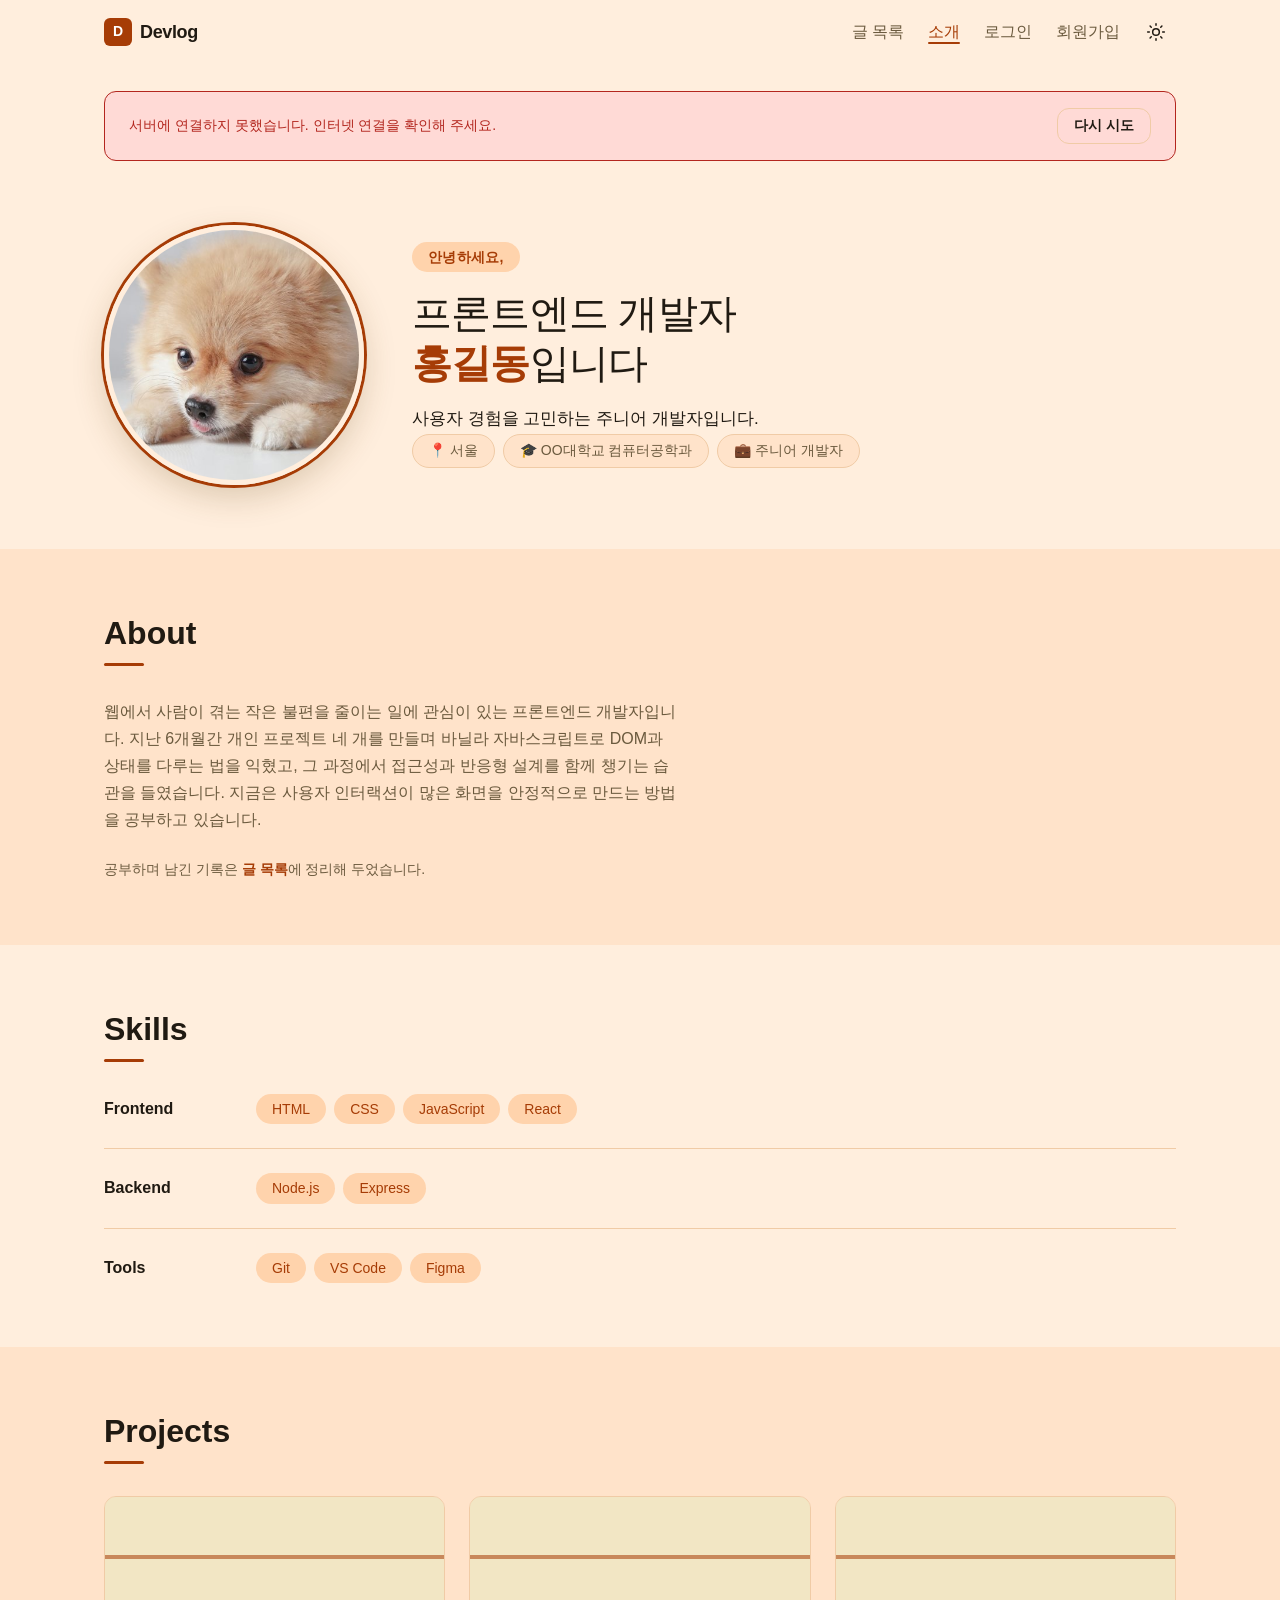
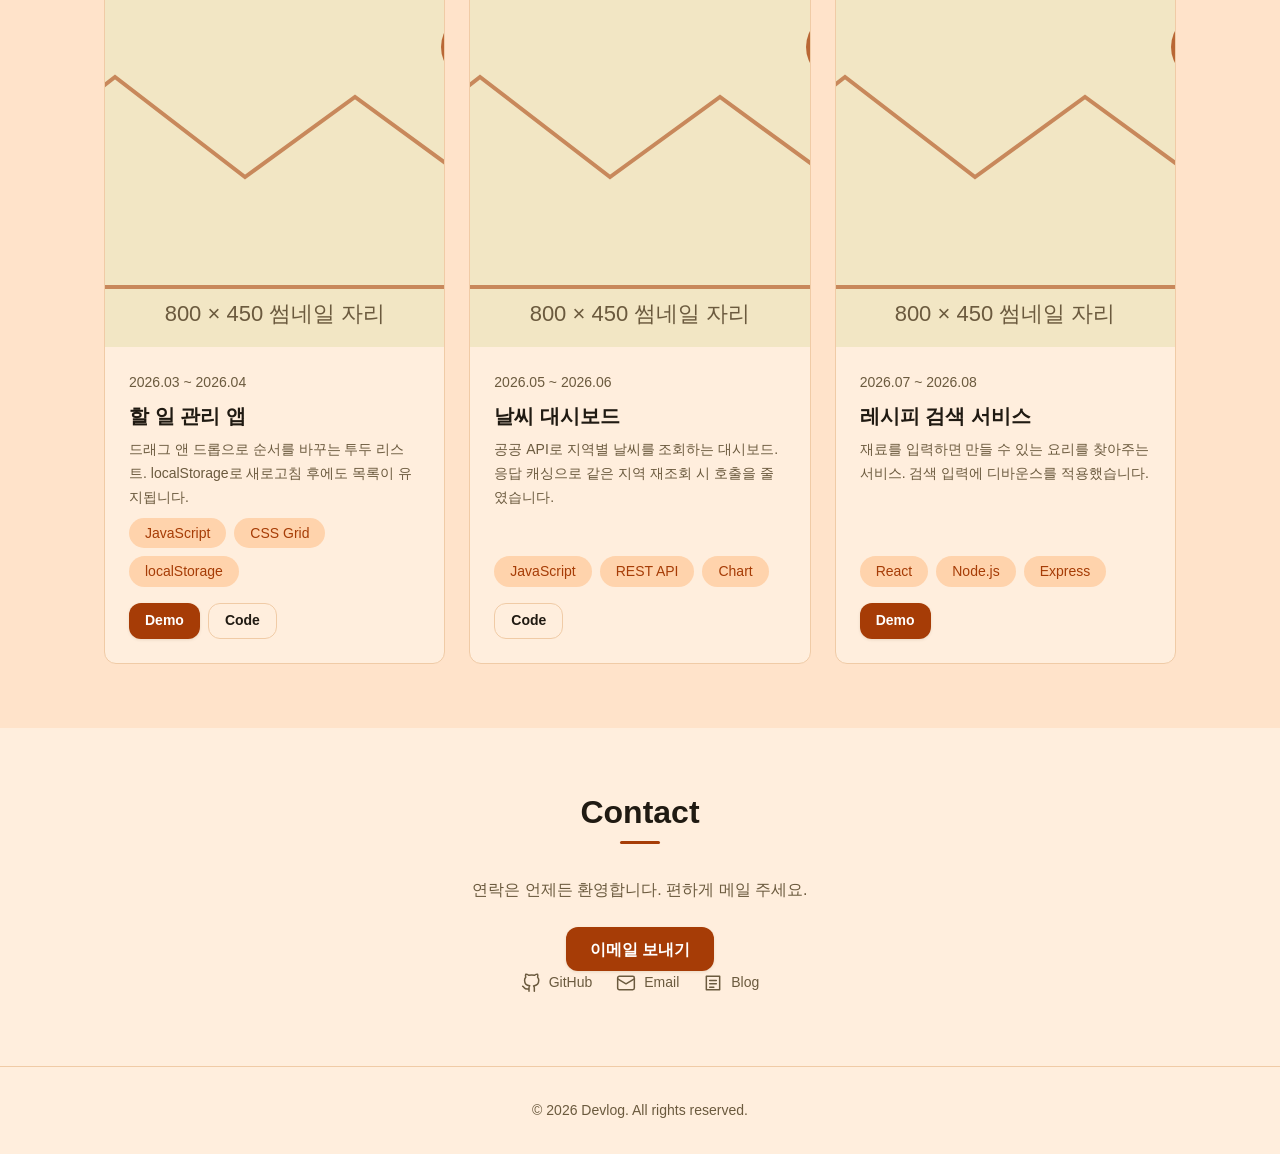
==== commit b5736feb: "Move blog data to Google Sheets via Apps Script Replace the localStorage store with a Google Apps Sc" ====
--- a/about.html
+++ b/about.html
@@ -31,11 +31,11 @@
         document.documentElement.dataset.theme = saved === 'dark' ? 'dark' : 'light';
       } catch (e) { /* localStorage 차단 환경 무시 */ }
 
-      // 로그인 여부에 따라 헤더 메뉴가 한 번 잘못 그려지는 것을 막는다
+      // 헤더 메뉴가 한 번 잘못 그려지는 것을 막는다.
+      // 토큰이 있으면 일단 로그인으로 보고, 서버 응답이 오면 initAuthUI가 바로잡는다.
       var authed = false;
       try {
-        var session = JSON.parse(localStorage.getItem('blog:session') || 'null');
-        authed = !!(session && session.userId);
+        authed = !!localStorage.getItem('blog:token');
       } catch (e) { /* 무시 */ }
       document.documentElement.classList.add(authed ? 'is-auth' : 'is-guest');
     })();
@@ -90,7 +90,18 @@
     </div>
   </header>
 
+  <!-- 서버에서 데이터를 받아오는 동안 헤더 아래에 얇은 막대가 흐른다 -->
+  <div class="loading-bar" id="loading-bar" aria-hidden="true"></div>
+
   <main id="main">
+    <!-- 통신 실패 안내 (js/main.js가 채운다) -->
+    <div class="container" id="app-status" hidden>
+      <div class="app-status" role="alert">
+        <p class="app-status__text" id="app-status-text"></p>
+        <button class="btn btn--outline btn--sm" id="app-retry" type="button">다시 시도</button>
+      </div>
+    </div>
+
 
     <!-- ========== 소개 헤더 ========== -->
     <section class="section intro-section">
@@ -233,6 +244,7 @@
     </div>
   </footer>
 
+  <script src="js/config.js"></script>
   <script src="js/store.js"></script>
   <script src="js/theme.js"></script>
   <script src="js/nav.js"></script>
--- a/css/style.css
+++ b/css/style.css
@@ -197,6 +197,14 @@
   width: 100%;
 }
 
+/* 서버 응답을 기다리는 동안 잠긴 버튼 */
+.btn:disabled {
+  opacity: 0.55;
+  cursor: not-allowed;
+  transform: none;
+  box-shadow: none;
+}
+
 /* --- 아이콘 버튼 --- */
 .icon-btn {
   display: inline-flex;
@@ -440,6 +448,66 @@
   margin-bottom: var(--space-4);
   font-size: var(--fs-sm);
   color: var(--color-text-muted);
+}
+
+/* --- 통신 중 막대 ---
+   헤더 바로 아래에 붙어 흐른다. 자리를 차지하지 않도록 높이만 잡는다. */
+.loading-bar {
+  position: sticky;
+  top: var(--header-h);
+  z-index: 90;
+  height: 3px;
+  overflow: hidden;
+  background-color: transparent;
+}
+
+.loading-bar::before {
+  content: "";
+  display: block;
+  width: 40%;
+  height: 100%;
+  background-color: var(--color-primary);
+  border-radius: var(--radius-full);
+  transform: translateX(-100%);
+}
+
+body.is-loading .loading-bar::before {
+  animation: loading-slide 1.1s ease-in-out infinite;
+}
+
+@keyframes loading-slide {
+  0%   { transform: translateX(-100%); }
+  100% { transform: translateX(350%); }
+}
+
+/* 모션 최소화 설정에서는 흐르지 않고 가만히 있는 막대로 대신한다 */
+@media (prefers-reduced-motion: reduce) {
+  body.is-loading .loading-bar::before {
+    width: 100%;
+    transform: none;
+    opacity: 0.5;
+  }
+}
+
+/* --- 통신 실패 안내 --- */
+.app-status {
+  display: flex;
+  flex-wrap: wrap;
+  align-items: center;
+  justify-content: space-between;
+  gap: var(--space-3);
+  margin-top: var(--space-4);
+  padding: var(--space-3) var(--space-4);
+  background-color: var(--color-danger-soft);
+  border: 1px solid var(--color-danger);
+  border-radius: var(--radius-md);
+}
+
+.app-status__text {
+  flex: 1;
+  min-width: 12rem;
+  font-size: var(--fs-sm);
+  color: var(--color-danger);
 }
 
 /* --- 비어 있음 / 없음 안내 --- */
